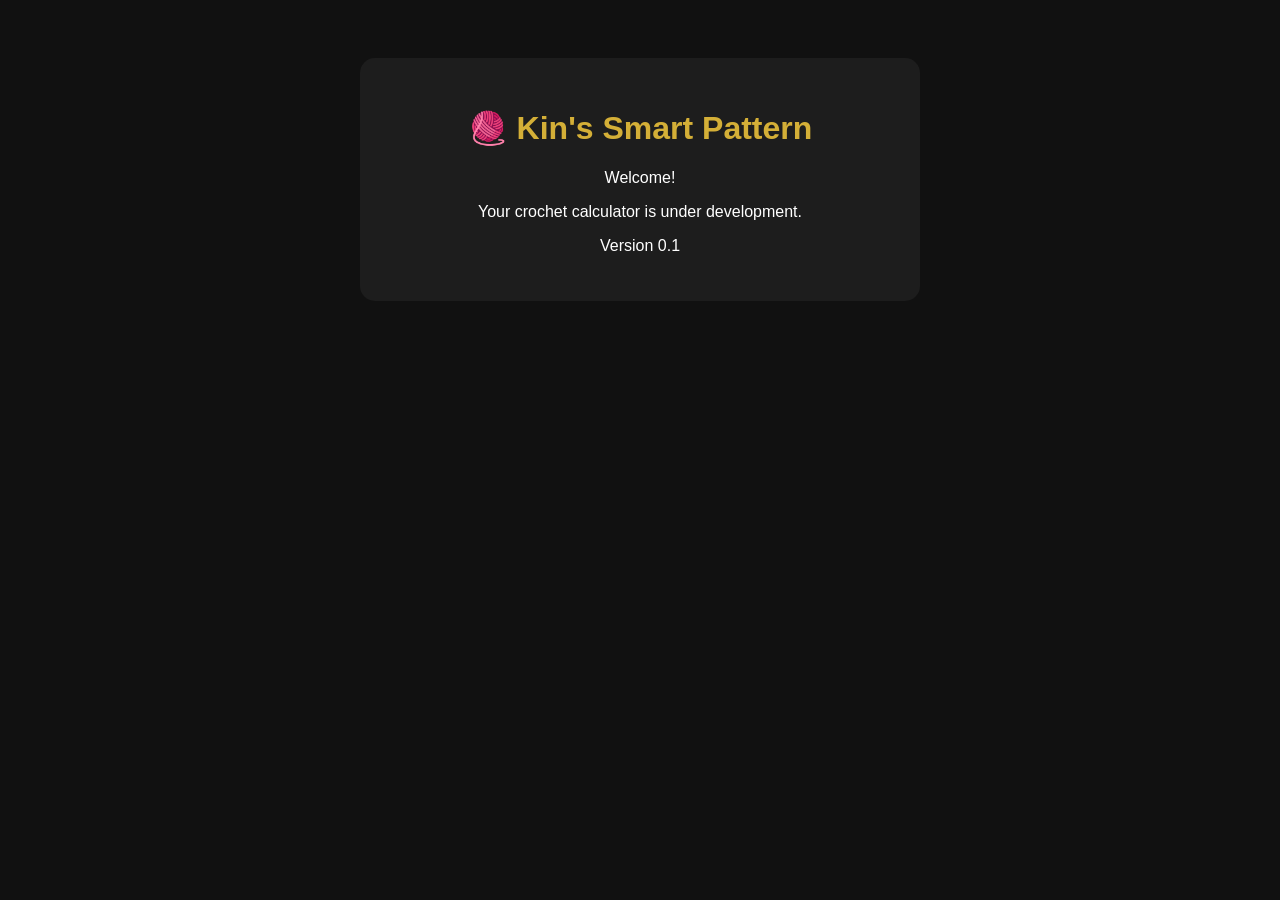
==== index.html @ 6a511a35 "Create index.html" ====
<!DOCTYPE html>
<html lang="en">
<head>
<meta charset="UTF-8">
<meta name="viewport" content="width=device-width, initial-scale=1.0">
<title>Kin's Smart Pattern</title>

<style>
body{
    font-family: Arial, sans-serif;
    background:#111;
    color:white;
    text-align:center;
    padding:50px;
}

h1{
    color:#d4af37;
}

.card{
    max-width:500px;
    margin:auto;
    background:#1d1d1d;
    padding:30px;
    border-radius:15px;
}
</style>

</head>
<body>

<div class="card">

<h1>🧶 Kin's Smart Pattern</h1>

<p>Welcome!</p>

<p>Your crochet calculator is under development.</p>

<p>Version 0.1</p>

</div>

</body>
</html>
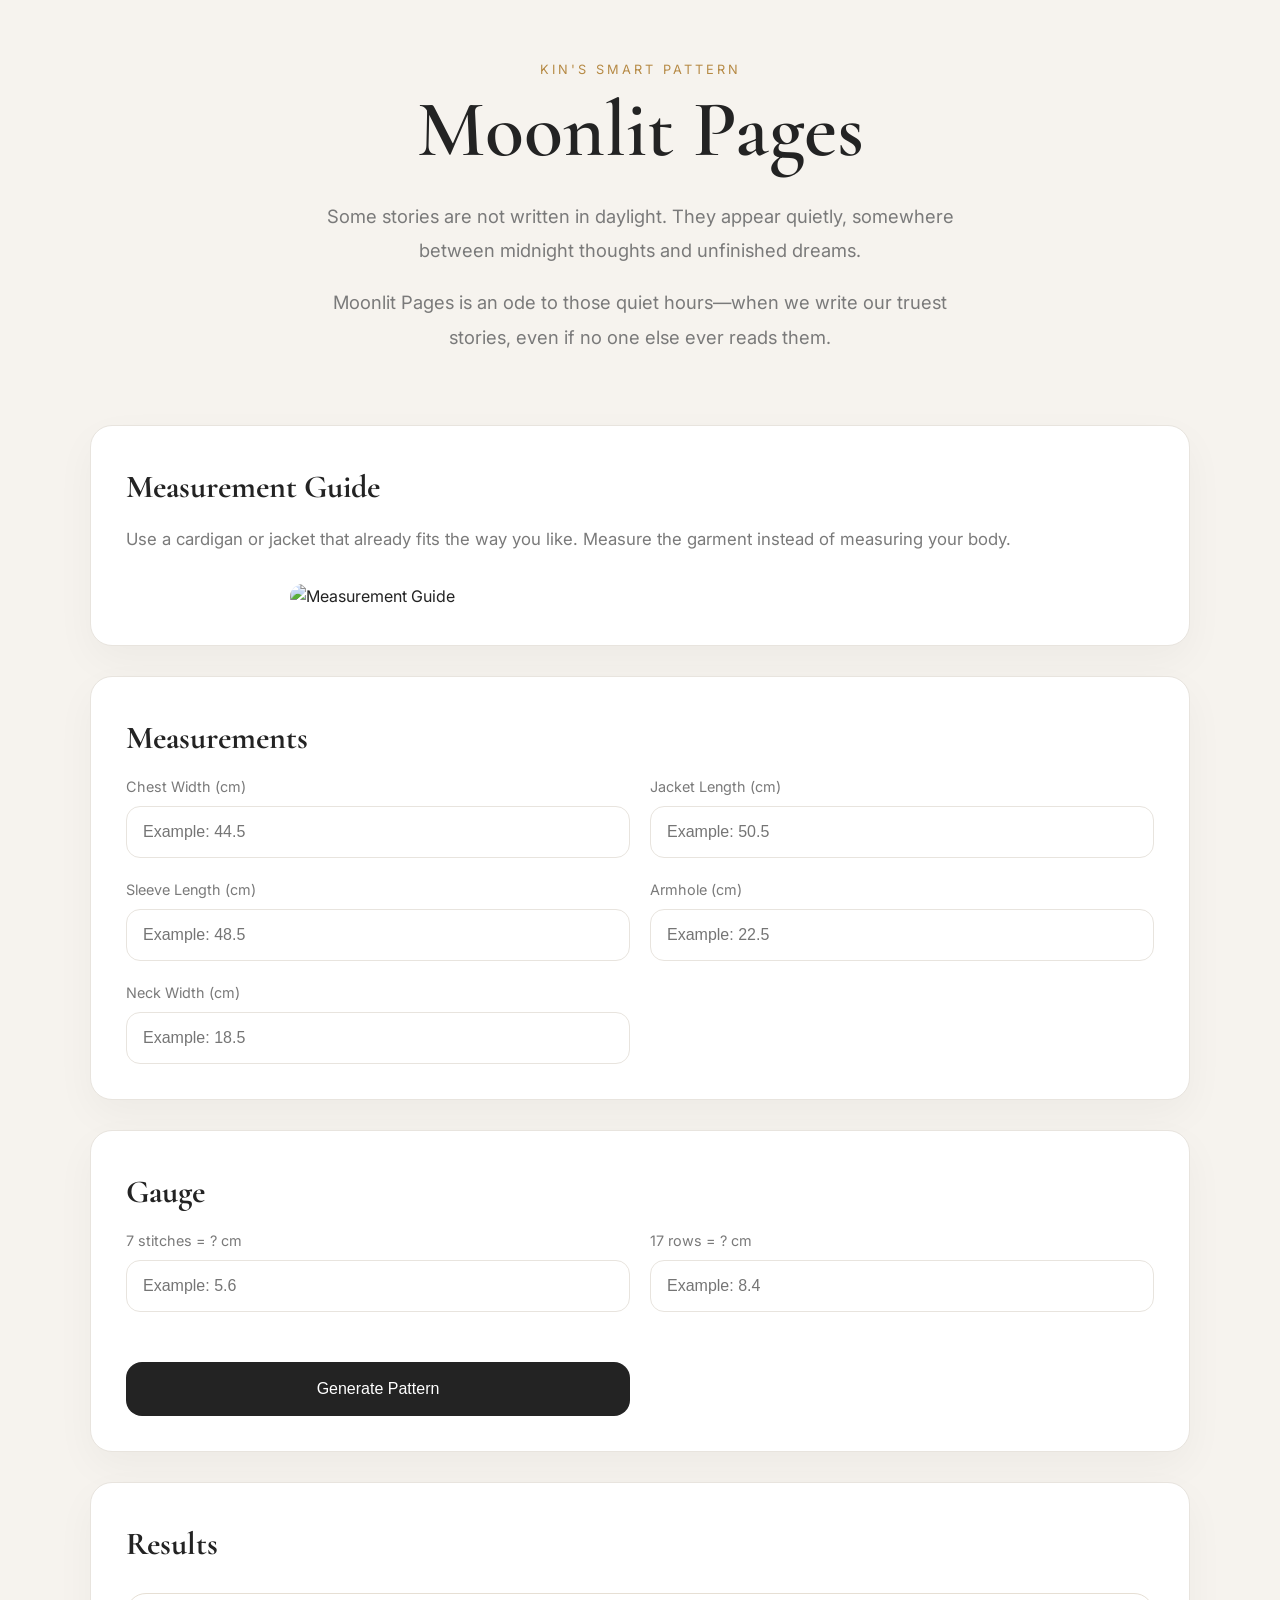
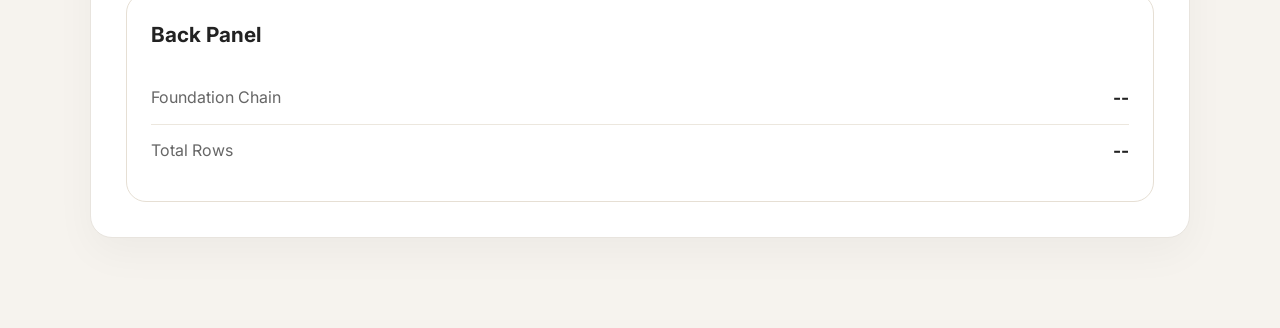
==== commit c0074c66: "Back Panel MVP completed" ====
--- a/index.html
+++ b/index.html
@@ -1,46 +1,190 @@
 <!DOCTYPE html>
 <html lang="en">
+
 <head>
-<meta charset="UTF-8">
-<meta name="viewport" content="width=device-width, initial-scale=1.0">
-<title>Kin's Smart Pattern</title>
+    <meta charset="UTF-8">
+    <meta name="viewport" content="width=device-width, initial-scale=1.0">
 
-<style>
-body{
-    font-family: Arial, sans-serif;
-    background:#111;
-    color:white;
-    text-align:center;
-    padding:50px;
-}
+    <title>Kin's Smart Pattern</title>
 
-h1{
-    color:#d4af37;
-}
+    <link rel="preconnect" href="https://fonts.googleapis.com">
+    <link rel="preconnect" href="https://fonts.gstatic.com" crossorigin>
 
-.card{
-    max-width:500px;
-    margin:auto;
-    background:#1d1d1d;
-    padding:30px;
-    border-radius:15px;
-}
-</style>
+    <link href="https://fonts.googleapis.com/css2?family=Cormorant+Garamond:wght@500;600;700&family=Inter:wght@400;500;600&display=swap" rel="stylesheet">
 
+    <link rel="stylesheet" href="style.css">
 </head>
+
 <body>
 
-<div class="card">
+    <div class="container">
 
-<h1>🧶 Kin's Smart Pattern</h1>
+        <!-- HERO -->
 
-<p>Welcome!</p>
+        <!-- HERO -->
 
-<p>Your crochet calculator is under development.</p>
+<section class="hero">
 
-<p>Version 0.1</p>
+    <p class="eyebrow">
+        KIN'S SMART PATTERN
+    </p>
 
+    <h1>
+        Moonlit Pages
+    </h1>
+
+    <p class="hero-description">
+        Some stories are not written in daylight. They appear quietly,
+        somewhere between midnight thoughts and unfinished dreams.
+    </p>
+
+    <p class="hero-story">
+        Moonlit Pages is an ode to those quiet hours—when we write our
+        truest stories, even if no one else ever reads them.
+    </p>
+
+</section>
+
+        <!-- MEASUREMENT GUIDE -->
+
+        <section class="card">
+
+    <h2>Measurement Guide</h2>
+
+    <p class="section-description">
+        Use a cardigan or jacket that already fits the way you like.
+        Measure the garment instead of measuring your body.
+    </p>
+
+    <img
+        src="assets/measurement-guide.png"
+        alt="Measurement Guide"
+        class="guide-image">
+
+</section>
+
+        <!-- MEASUREMENTS -->
+
+        <section class="card">
+
+            <h2>Measurements</h2>
+
+            <div class="form-grid">
+
+               <div class="input-group">
+    <label for="chestWidth">Chest Width (cm)</label>
+    <input
+        id="chestWidth"
+        type="number"
+        step="any"
+        min="0.1"
+        placeholder="Example: 44.5">
 </div>
 
+<div class="input-group">
+    <label for="jacketLength">Jacket Length (cm)</label>
+    <input
+        id="jacketLength"
+        type="number"
+        step="any"
+        min="0.1"
+        placeholder="Example: 50.5">
+</div>
+
+<div class="input-group">
+    <label for="sleeveLength">Sleeve Length (cm)</label>
+    <input
+        id="sleeveLength"
+        type="number"
+        step="any"
+        min="0.1"
+        placeholder="Example: 48.5">
+</div>
+
+<div class="input-group">
+    <label for="armhole">Armhole (cm)</label>
+    <input
+        id="armhole"
+        type="number"
+        step="any"
+        min="0.1"
+        placeholder="Example: 22.5">
+</div>
+
+<div class="input-group">
+    <label for="neckWidth">Neck Width (cm)</label>
+    <input
+        id="neckWidth"
+        type="number"
+        step="any"
+        min="0.1"
+        placeholder="Example: 18.5">
+</div>
+
+            </div>
+
+        </section>
+
+        <!-- GAUGE -->
+
+        <section class="card">
+
+            <h2>Gauge</h2>
+
+            <div class="form-grid">
+
+                <div class="input-group">
+    <label for="horizontalGauge">7 stitches = ? cm</label>
+    <input
+        id="horizontalGauge"
+        type="number"
+        step="any"
+        placeholder="Example: 5.6">
+</div>
+
+<div class="input-group">
+    <label for="verticalGauge">17 rows = ? cm</label>
+    <input
+        id="verticalGauge"
+        type="number"
+        step="any"
+        placeholder="Example: 8.4">
+</div>
+
+            <button id="generateBtn">
+                Generate Pattern
+            </button>
+
+        </section>
+
+        <!-- RESULTS -->
+
+        <section class="card">
+
+            <h2>Results</h2>
+
+            <div class="result-card">
+
+                <h3>Back Panel</h3>
+
+                <div class="result-row">
+                    <span>Foundation Chain</span>
+                    <strong id="foundationChain">--</strong>
+                </div>
+
+                <div class="result-row">
+                    <span>Total Rows</span>
+                    <strong id="backRows">--</strong>
+                </div>
+
+            </div>
+
+        </section>
+
+    </div>
+
+    <script src="script.js"></script>
+
 </body>
-</html>
+
+</html>
--- a/style.css
+++ b/style.css
@@ -0,0 +1,279 @@
+*{
+    margin:0;
+    padding:0;
+    box-sizing:border-box;
+}
+
+:root{
+
+    --bg:#F6F3EE;
+    --card:#FFFFFF;
+    --text:#232323;
+    --muted:#7A7A7A;
+    --border:#E8E4DE;
+    --accent:#B68A45;
+
+}
+
+body{
+
+    font-family:"Inter",sans-serif;
+    background:var(--bg);
+    color:var(--text);
+    line-height:1.6;
+
+}
+
+.container{
+
+    width:min(1100px,92%);
+    margin:auto;
+    padding:60px 0;
+
+}
+
+.hero{
+
+    text-align:center;
+    max-width:760px;
+    margin:0 auto 70px;
+
+}
+
+.eyebrow{
+
+    letter-spacing:3px;
+    text-transform:uppercase;
+    font-size:.8rem;
+    color:var(--accent);
+    margin-bottom:10px;
+
+}
+
+.hero h1{
+
+    font-family:"Cormorant Garamond",serif;
+    font-size:5rem;
+    font-weight:600;
+    line-height:1;
+    margin-bottom:30px;
+
+}
+.hero-description{
+
+    max-width:650px;
+    margin:0 auto 18px;
+
+    color:var(--muted);
+    font-size:1.15rem;
+    line-height:1.8;
+
+}
+
+.hero-story{
+
+    max-width:650px;
+    margin:0 auto;
+
+    color:var(--muted);
+    font-size:1.15rem;
+    line-height:1.9;
+
+}
+
+.card{
+
+    background:var(--card);
+    border:1px solid var(--border);
+    border-radius:22px;
+    padding:35px;
+    margin-bottom:30px;
+
+    box-shadow:0 15px 40px rgba(0,0,0,.04);
+
+}
+
+.card h2{
+
+    font-family:"Cormorant Garamond",serif;
+    font-size:2rem;
+    margin-bottom:12px;
+
+}
+
+.section-description{
+
+    color:var(--muted);
+    margin-bottom:30px;
+    font-size:1.05rem;
+    line-height:1.8;
+
+}
+
+.guide-image{
+
+    width:100%;
+    max-width:700px;
+    margin:0 auto;
+    display:block;
+    border-radius:18px;
+
+}
+
+.form-grid{
+
+    display:grid;
+    grid-template-columns:repeat(2,1fr);
+    gap:20px;
+
+}
+
+.input-group{
+
+    display:flex;
+    flex-direction:column;
+
+}
+
+label{
+
+    font-size:.9rem;
+    margin-bottom:8px;
+    color:var(--muted);
+
+}
+
+input{
+
+    padding:16px;
+    border:1px solid var(--border);
+    border-radius:14px;
+    font-size:1rem;
+    transition:.2s;
+
+}
+
+input:focus{
+
+    outline:none;
+    border-color:var(--accent);
+
+}
+
+button{
+
+    width:100%;
+    margin-top:30px;
+
+    padding:18px;
+
+    border:none;
+    border-radius:16px;
+
+    background:var(--text);
+    color:white;
+
+    font-size:1rem;
+    cursor:pointer;
+
+    transition:.25s;
+
+}
+
+button:hover{
+
+    background:var(--accent);
+
+}
+
+.result-item{
+
+    display:flex;
+    justify-content:space-between;
+    align-items:center;
+
+    padding:20px 0;
+
+    border-bottom:1px solid var(--border);
+
+}
+
+.result-item:last-child{
+
+    border:none;
+
+}
+
+.result-item span{
+
+    color:var(--muted);
+
+}
+
+.result-item strong{
+
+    font-size:1.2rem;
+
+}
+
+@media(max-width:768px){
+
+.hero h1{
+
+font-size:2.8rem;
+
+}
+
+.form-grid{
+
+grid-template-columns:1fr;
+
+}
+
+.card{
+
+padding:25px;
+
+}
+
+.container{
+
+width:94%;
+
+}
+
+}
+.result-card{
+    margin-top:24px;
+    padding:24px;
+    border:1px solid #e6dfd4;
+    border-radius:20px;
+    background:#fff;
+}
+
+.result-card h3{
+    margin-bottom:20px;
+    font-size:1.3rem;
+    color:#222;
+}
+
+.result-row{
+    display:flex;
+    justify-content:space-between;
+    align-items:center;
+    padding:12px 0;
+    border-bottom:1px solid #ece7de;
+}
+
+.result-row:last-child{
+    border-bottom:none;
+}
+
+.result-row span{
+    color:#666;
+}
+
+.result-row strong{
+    font-size:1.1rem;
+    color:#222;
+}
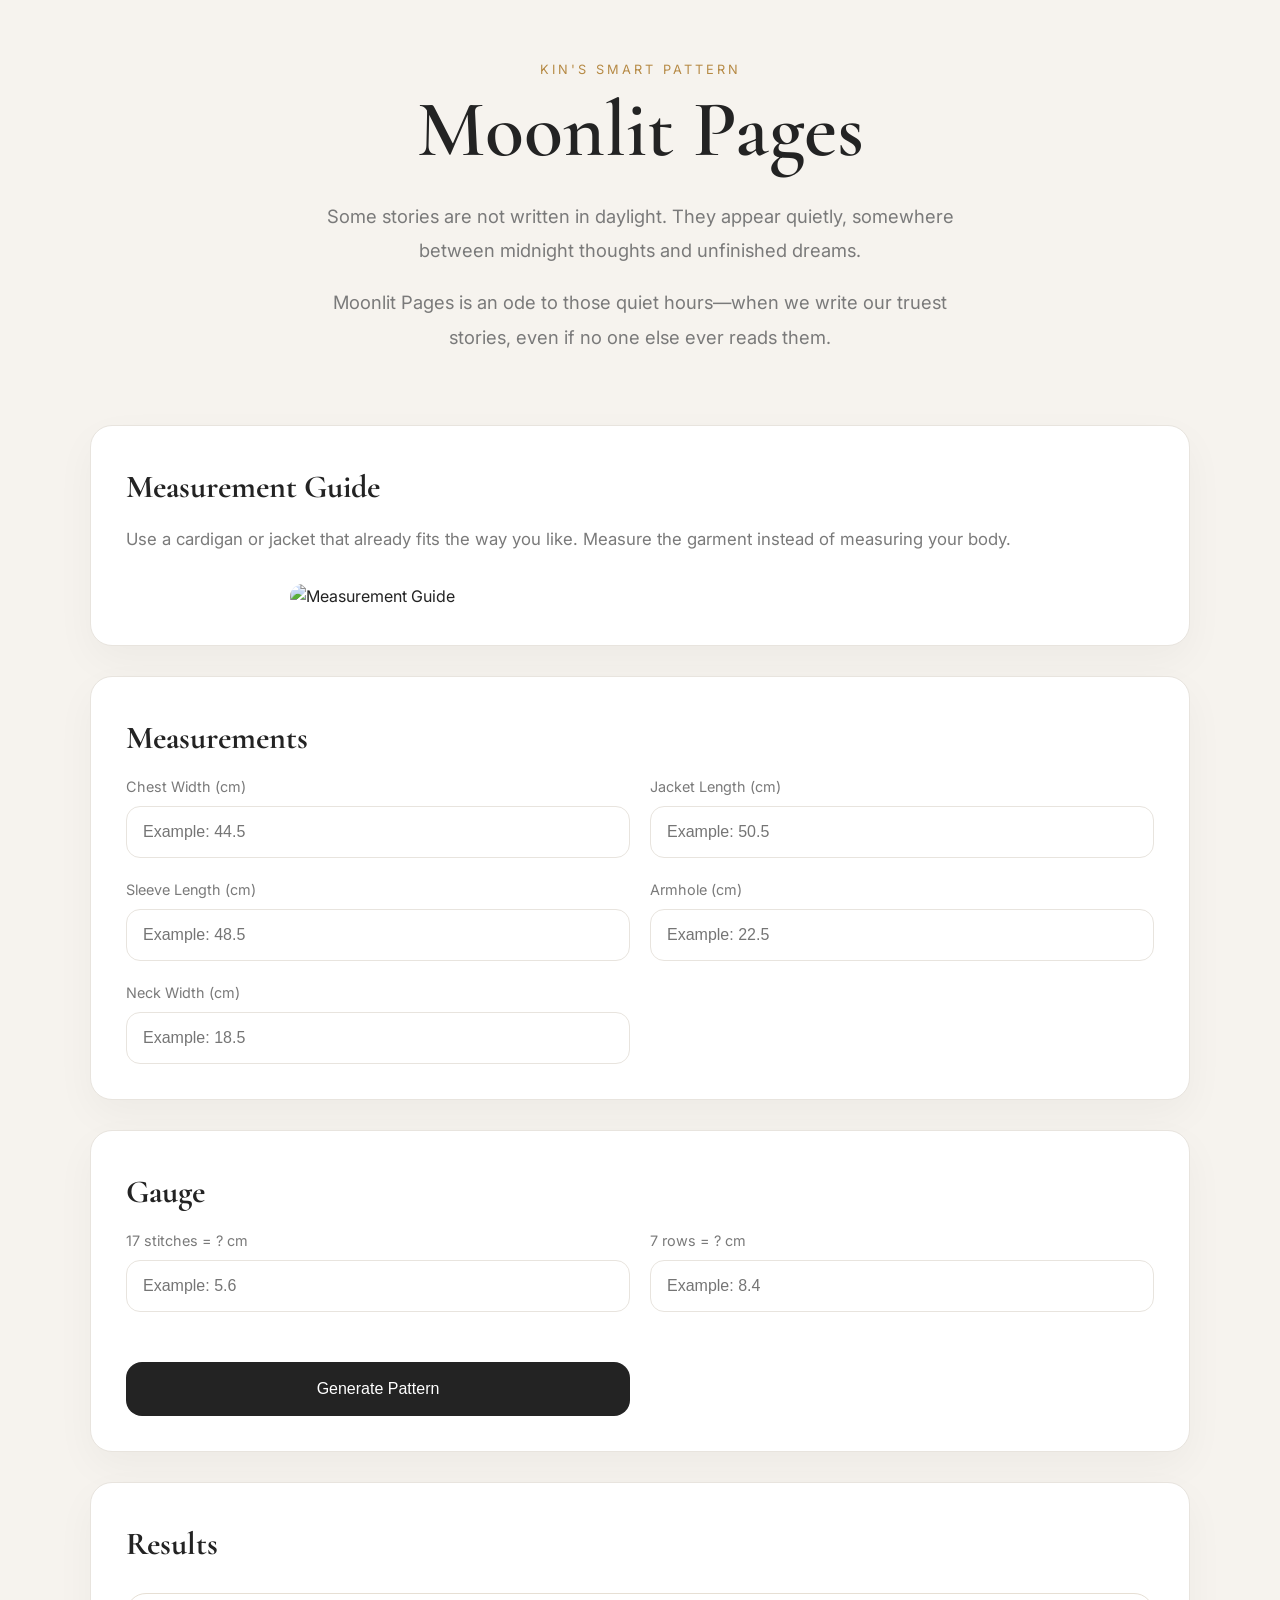
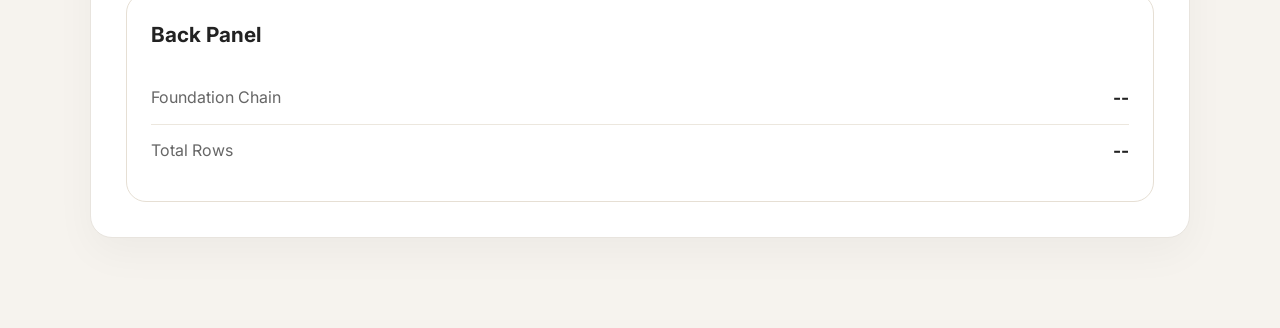
==== commit 08e2d93f: "Fix gauge values (17 stitches / 7 rows)" ====
--- a/index.html
+++ b/index.html
@@ -134,7 +134,7 @@
             <div class="form-grid">
 
                 <div class="input-group">
-    <label for="horizontalGauge">7 stitches = ? cm</label>
+    <label for="horizontalGauge">17 stitches = ? cm</label>
     <input
         id="horizontalGauge"
         type="number"
@@ -143,7 +143,7 @@
 </div>
 
 <div class="input-group">
-    <label for="verticalGauge">17 rows = ? cm</label>
+    <label for="verticalGauge">7 rows = ? cm</label>
     <input
         id="verticalGauge"
         type="number"
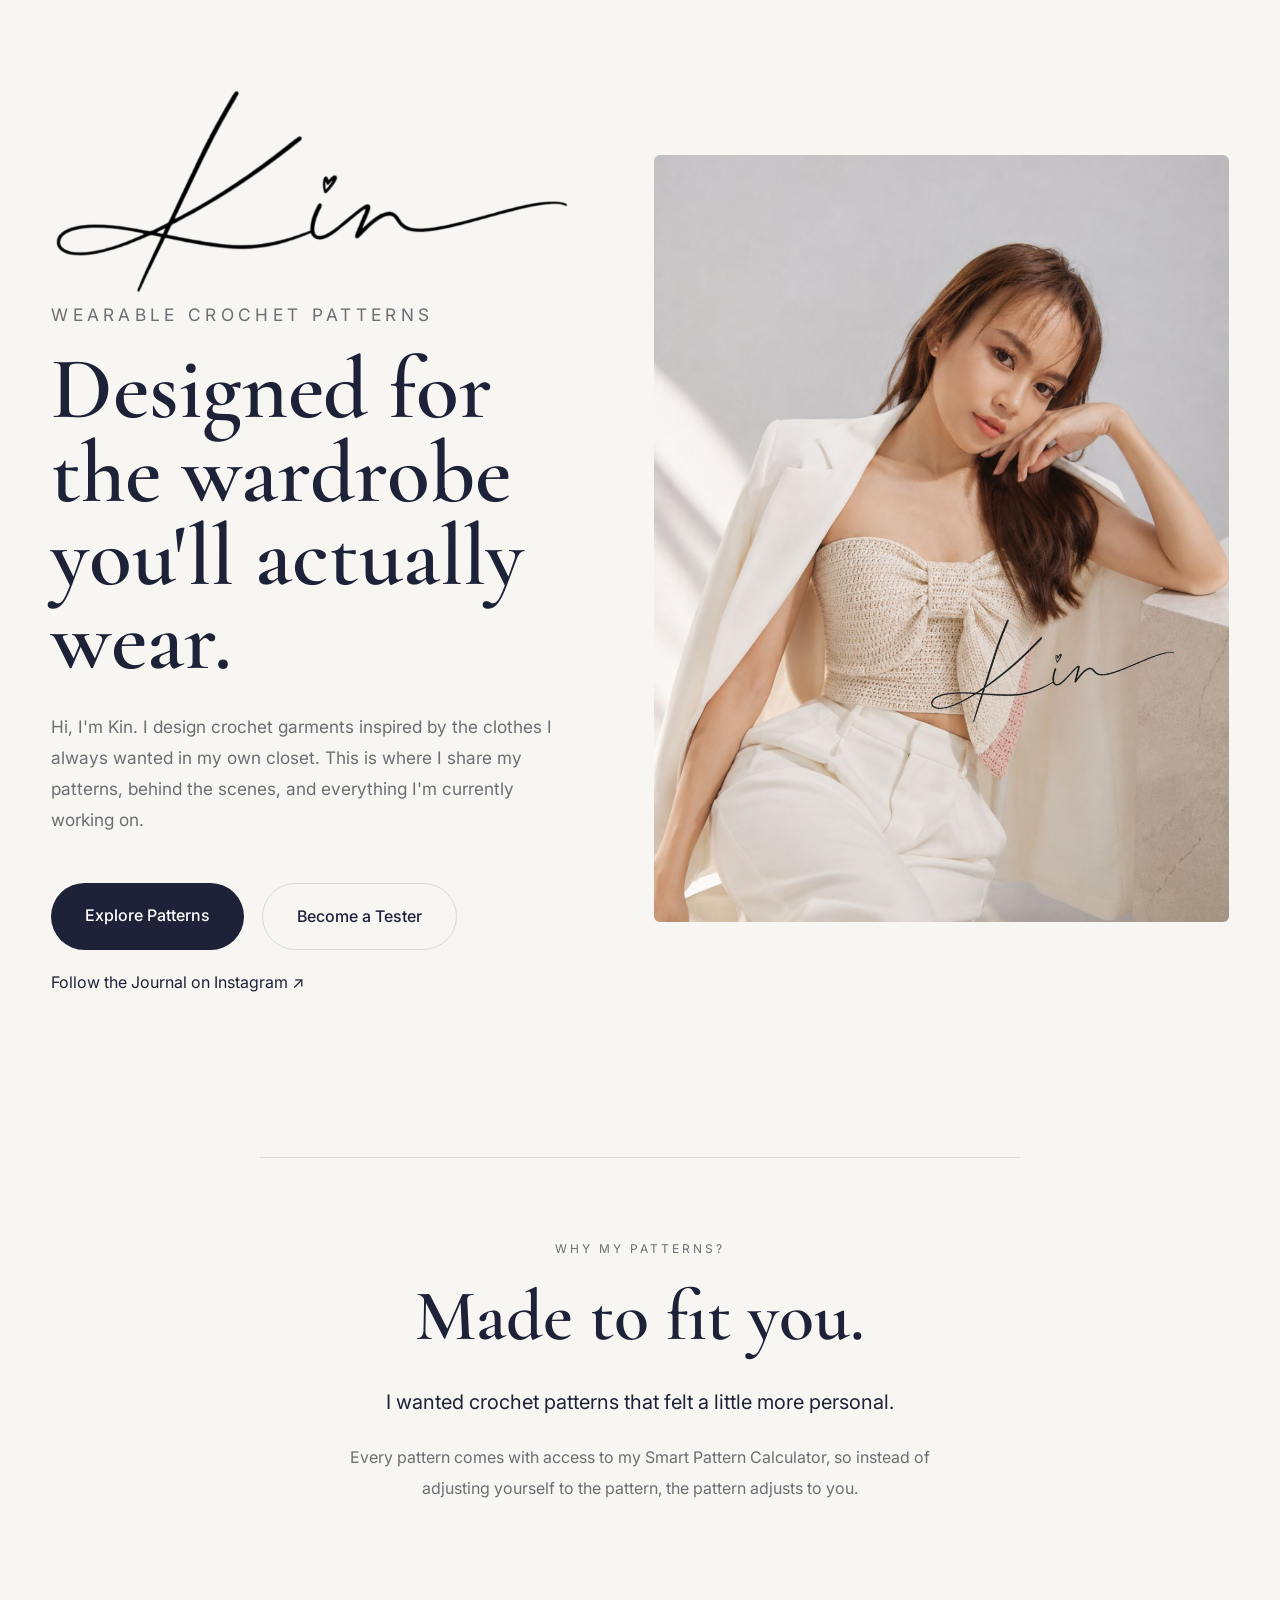
==== commit 6c601192: "landing page" ====
--- a/index.html
+++ b/index.html
@@ -2,188 +2,134 @@
 <html lang="en">
 
 <head>
+
     <meta charset="UTF-8">
+
     <meta name="viewport" content="width=device-width, initial-scale=1.0">
 
     <title>Kin's Smart Pattern</title>
 
+    <!-- Google Fonts -->
     <link rel="preconnect" href="https://fonts.googleapis.com">
+
     <link rel="preconnect" href="https://fonts.gstatic.com" crossorigin>
 
-    <link href="https://fonts.googleapis.com/css2?family=Cormorant+Garamond:wght@500;600;700&family=Inter:wght@400;500;600&display=swap" rel="stylesheet">
+    <link href="https://fonts.googleapis.com/css2?family=Cormorant+Garamond:wght@400;500;600;700&family=Inter:wght@300;400;500;600&display=swap" rel="stylesheet">
 
-    <link rel="stylesheet" href="style.css">
+    <!-- CSS -->
+    <link rel="stylesheet" href="landing.css">
+
 </head>
 
 <body>
 
-    <div class="container">
-
-        <!-- HERO -->
-
-        <!-- HERO -->
-
 <section class="hero">
 
-    <p class="eyebrow">
-        KIN'S SMART PATTERN
-    </p>
+    <div class="hero-text">
 
-    <h1>
-        Moonlit Pages
-    </h1>
+        <img
+            src="assets/branding/logo.png"
+            class="hero-logo"
+            alt="Kin's Smart Pattern">
 
-    <p class="hero-description">
-        Some stories are not written in daylight. They appear quietly,
-        somewhere between midnight thoughts and unfinished dreams.
-    </p>
+        <p class="eyebrow">
+            WEARABLE CROCHET PATTERNS
+        </p>
 
-    <p class="hero-story">
-        Moonlit Pages is an ode to those quiet hours—when we write our
-        truest stories, even if no one else ever reads them.
-    </p>
+        <h1>
+            Designed for the wardrobe
+            you'll actually wear.
+        </h1>
+
+        <p class="intro">
+            Hi, I'm Kin.
+
+            I design crochet garments inspired by the clothes I always wanted in my own closet.
+
+            This is where I share my patterns, behind the scenes, and everything I'm currently working on.
+        </p>
+
+      <div class="hero-buttons">
+
+    <a href="patterns.html" class="button primary">
+        Explore Patterns
+    </a>
+
+    <a href="https://forms.gle/bxfouJAornVrJ94x5"
+   class="button secondary"
+   target="_blank"
+   rel="noopener noreferrer">
+    Become a Tester
+</a>
+
+    <div class="hero-social">
+
+    <span>Follow the Journal on</span>
+
+    <a href="https://instagram.com/kingkinfortuna" target="_blank">
+        Instagram ↗
+    </a>
+
+</div>
+
+        </div>
+
+    </div>
+
+    <div class="hero-image">
+
+        <img
+            src="assets/branding/kin.jpg"
+            alt="Kin"
+            class="hero-photo">
+
+    </div>
 
 </section>
 
-        <!-- MEASUREMENT GUIDE -->
+<!-- ==========================================
+     WHY MY PATTERNS
+========================================== -->
 
-        <section class="card">
+<section class="why">
 
-    <h2>Measurement Guide</h2>
+    <div class="container why-content">
 
-    <p class="section-description">
-        Use a cardigan or jacket that already fits the way you like.
-        Measure the garment instead of measuring your body.
-    </p>
+        <p class="eyebrow">
 
-    <img
-        src="assets/measurement-guide.png"
-        alt="Measurement Guide"
-        class="guide-image">
+            WHY MY PATTERNS?
+
+        </p>
+
+        <h2>
+
+            Made to fit you.
+
+        </h2>
+
+        <p class="intro">
+
+            I wanted crochet patterns that felt a little more personal.
+
+        </p>
+
+        <p class="description">
+
+            Every pattern comes with access to my Smart Pattern Calculator,
+            so instead of adjusting yourself to the pattern,
+            the pattern adjusts to you.
+
+        </p>
+
+    </div>
 
 </section>
 
-        <!-- MEASUREMENTS -->
+<!-- ==========================================
+     FEATURED DESIGNS
+========================================== -->
 
-        <section class="card">
-
-            <h2>Measurements</h2>
-
-            <div class="form-grid">
-
-               <div class="input-group">
-    <label for="chestWidth">Chest Width (cm)</label>
-    <input
-        id="chestWidth"
-        type="number"
-        step="any"
-        min="0.1"
-        placeholder="Example: 44.5">
-</div>
-
-<div class="input-group">
-    <label for="jacketLength">Jacket Length (cm)</label>
-    <input
-        id="jacketLength"
-        type="number"
-        step="any"
-        min="0.1"
-        placeholder="Example: 50.5">
-</div>
-
-<div class="input-group">
-    <label for="sleeveLength">Sleeve Length (cm)</label>
-    <input
-        id="sleeveLength"
-        type="number"
-        step="any"
-        min="0.1"
-        placeholder="Example: 48.5">
-</div>
-
-<div class="input-group">
-    <label for="armhole">Armhole (cm)</label>
-    <input
-        id="armhole"
-        type="number"
-        step="any"
-        min="0.1"
-        placeholder="Example: 22.5">
-</div>
-
-<div class="input-group">
-    <label for="neckWidth">Neck Width (cm)</label>
-    <input
-        id="neckWidth"
-        type="number"
-        step="any"
-        min="0.1"
-        placeholder="Example: 18.5">
-</div>
-
-            </div>
-
-        </section>
-
-        <!-- GAUGE -->
-
-        <section class="card">
-
-            <h2>Gauge</h2>
-
-            <div class="form-grid">
-
-                <div class="input-group">
-    <label for="horizontalGauge">17 stitches = ? cm</label>
-    <input
-        id="horizontalGauge"
-        type="number"
-        step="any"
-        placeholder="Example: 5.6">
-</div>
-
-<div class="input-group">
-    <label for="verticalGauge">7 rows = ? cm</label>
-    <input
-        id="verticalGauge"
-        type="number"
-        step="any"
-        placeholder="Example: 8.4">
-</div>
-
-            <button id="generateBtn">
-                Generate Pattern
-            </button>
-
-        </section>
-
-        <!-- RESULTS -->
-
-        <section class="card">
-
-            <h2>Results</h2>
-
-            <div class="result-card">
-
-                <h3>Back Panel</h3>
-
-                <div class="result-row">
-                    <span>Foundation Chain</span>
-                    <strong id="foundationChain">--</strong>
-                </div>
-
-                <div class="result-row">
-                    <span>Total Rows</span>
-                    <strong id="backRows">--</strong>
-                </div>
-
-            </div>
-
-        </section>
-
-    </div>
-
-    <script src="script.js"></script>
+<!-- nanti section Featured Designs di sini -->
 
 </body>
 
--- a/landing.css
+++ b/landing.css
@@ -0,0 +1,337 @@
+/* ===========================
+   RESET
+=========================== */
+
+*{
+    margin:0;
+    padding:0;
+    box-sizing:border-box;
+}
+
+/* ===========================
+   COLORS
+=========================== */
+
+:root{
+
+    --paper:#F8F6F2;
+
+    --ink:#1E2238;
+
+    --muted:#6D6D73;
+
+    --line:#DDD8D1;
+
+    --accent:#4E5E87;
+
+}
+
+/* ===========================
+   BASE
+=========================== */
+
+html{
+
+    scroll-behavior:smooth;
+
+}
+
+body{
+
+    font-family:"Inter",sans-serif;
+
+    background:var(--paper);
+
+    color:var(--ink);
+
+    line-height:1.8;
+
+}
+
+img{
+
+    display:block;
+
+    width:100%;
+
+}
+
+a{
+
+    text-decoration:none;
+
+    color:inherit;
+
+}
+
+/* ===========================
+   HERO
+=========================== */
+
+.hero{
+
+    width:min(1400px,92%);
+
+    margin:auto;
+
+    min-height:100vh;
+
+    display:grid;
+
+    grid-template-columns:1fr 1.1fr;
+
+    align-items:center;
+
+    gap:80px;
+
+    padding:80px 0;
+
+}
+
+/* ===========================
+   LEFT
+=========================== */
+
+.hero-logo{
+
+   .hero-logo{
+
+    width:280px;
+
+    max-width:100%;
+
+    margin-bottom:56px;
+
+    display:block;
+
+}
+
+}
+
+.eyebrow{
+
+    font-size:.8rem;
+
+    text-transform:uppercase;
+
+    letter-spacing:4px;
+
+    color:var(--accent);
+
+    margin-bottom:18px;
+
+}
+
+.hero h1{
+
+    font-family:"Cormorant Garamond",serif;
+
+    font-size:5.5rem;
+
+    font-weight:600;
+
+    line-height:.95;
+
+    margin-bottom:28px;
+
+    color:var(--ink);
+
+}
+
+.hero p{
+
+    max-width:540px;
+
+    color:var(--muted);
+
+    font-size:1.08rem;
+
+}
+
+/* ===========================
+   BUTTONS
+=========================== */
+
+.hero-buttons{
+
+    display:flex;
+
+    gap:18px;
+
+    margin-top:48px;
+
+    flex-wrap:wrap;
+
+}
+
+.button{
+
+    padding:18px 34px;
+
+    border-radius:999px;
+
+    transition:.25s;
+
+    font-weight:500;
+
+}
+
+.primary{
+
+    background:var(--ink);
+
+    color:white;
+
+}
+
+.primary:hover{
+
+    background:var(--accent);
+
+}
+
+.secondary{
+
+    border:1px solid var(--line);
+
+    color:var(--ink);
+
+}
+
+.secondary:hover{
+
+    background:white;
+
+}
+
+/* ===========================
+   IMAGE
+=========================== */
+
+.hero-image{
+
+    position:relative;
+
+}
+
+.hero-image img{
+
+    border-radius:6px;
+
+}
+
+/* ===========================
+   MOBILE
+=========================== */
+
+@media(max-width:980px){
+
+.hero{
+
+grid-template-columns:1fr;
+
+padding:60px 0;
+
+gap:50px;
+
+}
+
+.hero h1{
+
+font-size:3.8rem;
+
+}
+
+.hero-logo{
+
+margin:auto auto 40px;
+
+}
+
+.hero-text{
+
+text-align:center;
+
+}
+
+.hero p{
+
+margin:auto;
+
+}
+
+.hero-buttons{
+
+justify-content:center;
+
+}
+
+}
+
+/* ==========================================
+   WHY MY PATTERNS
+========================================== */
+
+.why{
+    padding:80px 0 120px;
+}
+
+.why-content{
+
+    max-width:760px;
+    margin:auto;
+    text-align:center;
+    border-top:1px solid var(--line);
+    padding-top:80px;
+
+}
+
+.eyebrow{
+
+    font-size:.75rem;
+
+    letter-spacing:.25em;
+
+    text-transform:uppercase;
+
+    color:var(--muted);
+
+    margin-bottom:18px;
+
+}
+
+.why h2{
+
+    font-family:"Cormorant Garamond",serif;
+
+    font-size:clamp(3rem,6vw,4.5rem);
+
+    font-weight:600;
+
+    line-height:1.1;
+
+    margin-bottom:28px;
+
+}
+
+.why .intro{
+
+    font-size:1.25rem;
+
+    color:var(--ink);
+
+    margin-bottom:22px;
+
+}
+
+.why .description{
+
+    color:var(--muted);
+
+    max-width:650px;
+
+    margin:auto;
+
+    line-height:1.9;
+
+}
